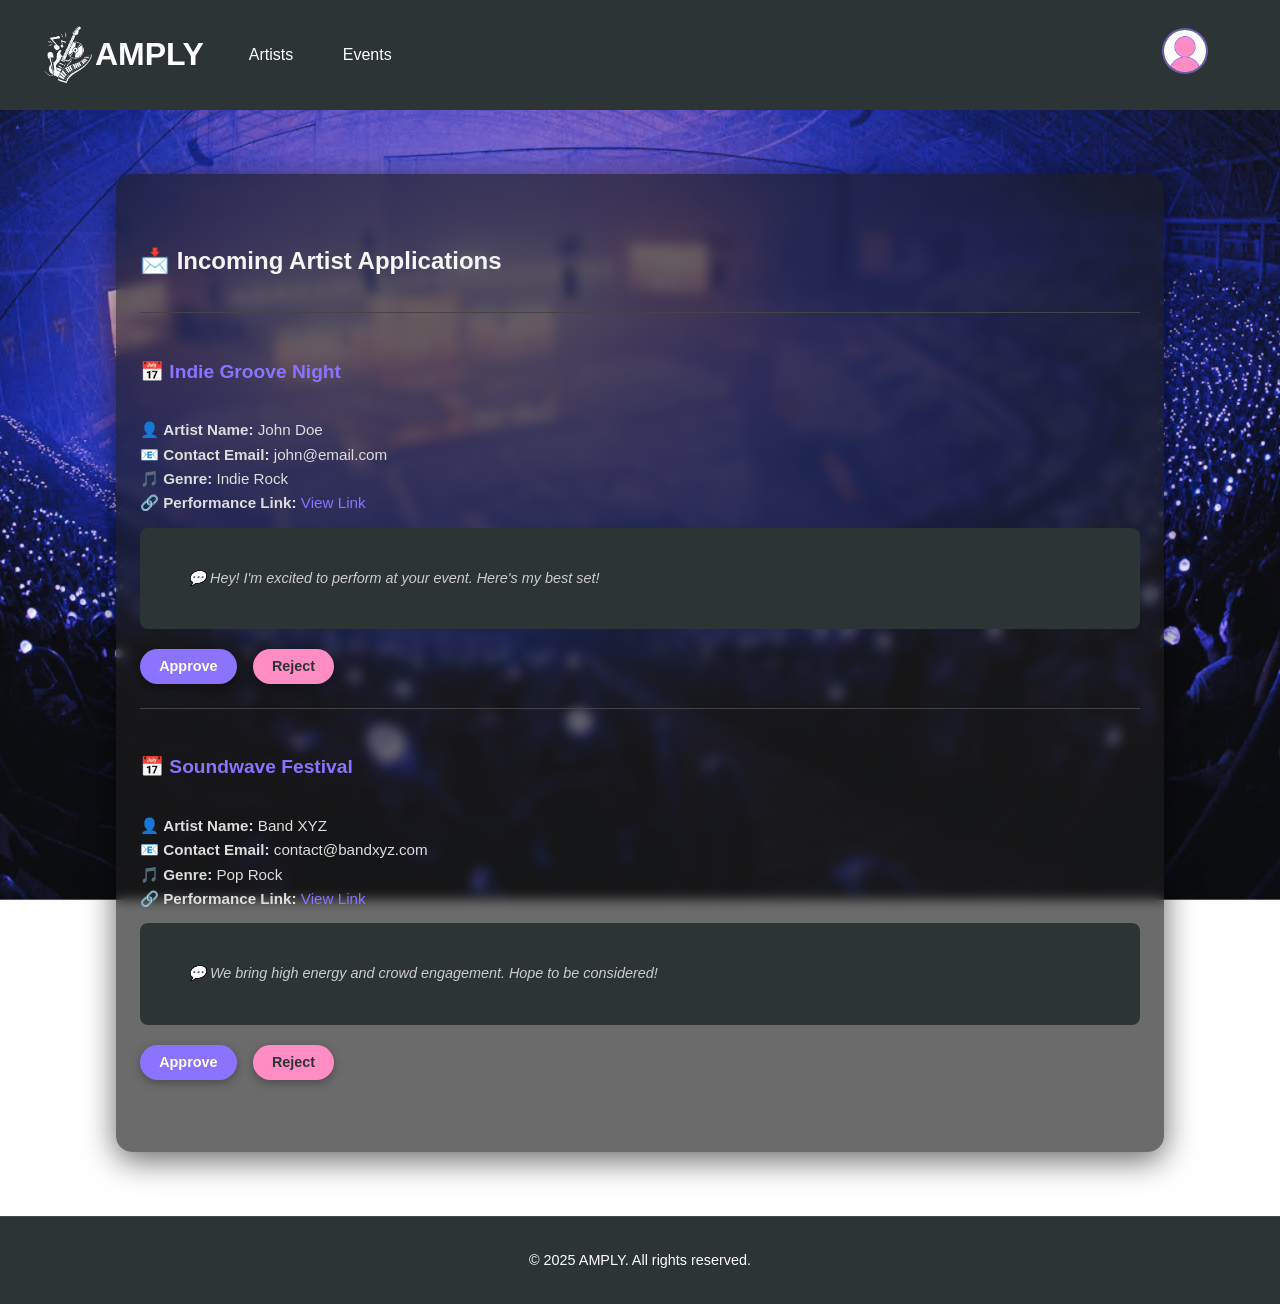
==== applications.html @ 49458681 "added event management" ====
<!DOCTYPE html>
<html lang="en">
<head>
  <meta charset="UTF-8" />
  <meta name="viewport" content="width=device-width, initial-scale=1.0" />
  <title>My Event Applications | AMPLY</title>
  <link rel="stylesheet" href="style.css" />
  <link rel="stylesheet" href="user-stuff.css" />
</head>
<body>

  <header>
    <div class="container header-flex">
      <div class="logo-nav-group">
        <div class="logo-container">
          <a href="index.html" class="logo-link">
            <img src="assets/white-transp-logo.png" alt="AMPLY Logo" class="logo-img" />
            <h1 class="logo">AMPLY</h1>
          </a>
        </div>
        <nav class="main-nav">
          <a href="artists.html" class="nav-link">Artists</a>
          <a href="events.html" class="nav-link">Events</a>
        </nav>
      </div>

      <div class="profile-dropdown">
        <img src="assets/blank-pfp.png" alt="User Avatar" class="avatar-icon" onclick="toggleDropdown()" />
        <div id="dropdownMenu" class="dropdown-menu">
          <a href="your-profile.html">Profile</a>
          <a href="applications.html">My Events</a>
          <a href="login.html">Logout</a>
        </div>
      </div>
    </div>
  </header>

  <main class="applications-container container">
    <h2>📩 Incoming Artist Applications</h2>
    <div id="applications-list">
      <!-- Applications will be injected here -->
    </div>
  </main>

  <footer class="site-footer">
    &copy; 2025 AMPLY. All rights reserved.
  </footer>

  <script src="script.js"></script>
  <script src="user-stuff.js"></script>
</body>
</html>
---- style.css ----
/*==============================
  base -manol
==============================*/
body {
  margin: 0;
  font-family: 'Inter', 'Segoe UI', Tahoma, sans-serif;
  color: #2d3436;
  background-color: #fff;
  line-height: 1.6;
}

html {
  scroll-behavior: smooth;
}

/*==============================
  header ba -manol
==============================*/
header {
  background-color: #2d3436;
  color: #fff;
  position: sticky;
  top: 0;
  z-index: 10;
  padding: 0.5em 0; 
}

header .container {
  display: flex;
  justify-content: space-between;
  align-items: center;
  max-width: 1200px;
  padding: 0 2em;
  margin: 0 auto;
  width: 100%;
}

.logo-container {
  display: flex;
  align-items: center;
  gap: 5px; 
}

.logo-img {
  height: 60px;
  object-fit: contain;
}

.logo-nav-group {
  display: flex;
  align-items: center;
  gap: 2em;
}

.logo-link {
  display: flex;
  align-items: center;
  text-decoration: none;
  color: inherit;
}

.main-nav {
  display: flex;
  gap: 1.5em;
}

.nav-link {
  color: #fff;
  text-decoration: none;
  font-weight: 500;
  font-size: 1em;
  padding: 0.4em 0.8em;
  border-radius: 6px;
  transition: background-color 0.3s ease, transform 0.2s ease;
  cursor: pointer;
}

.nav-link:hover,
.nav-link:focus {
  background-color: rgba(255, 255, 255, 0.1);
  color: #8b73ff;
  transform: translateY(-2px);
}

/*==============================
  auth buttons -manol
==============================*/
.auth-buttons {
  display: flex;
  align-items: center;
}

.auth-buttons button {
  margin-left: 0.75em;
  padding: 0.6em 1.2em;
  border-radius: 6px;
  border: none;
  background-color: #fff;
  color: #2d3436;
  font-weight: 500;
  font-family: inherit;
  cursor: pointer;
  box-shadow: 0 2px 8px rgba(0, 0, 0, 0.08);
  transition: background-color 0.3s ease, color 0.3s ease, transform 0.2s ease, box-shadow 0.3s ease;
}

.auth-buttons button:hover,
.auth-buttons button:focus {
  background-color: #ff8dc4;
  color: #fff;
  transform: translateY(-2px);
  box-shadow: 0 6px 14px rgba(0, 0, 0, 0.15);
}

.auth-buttons .signup {
  background-color: #8b73ff;
  color: #fff;
}

.auth-buttons .signup:hover,
.auth-buttons .signup:focus {
  background-color: #6b57d9;
}

/*==============================
  blank pfp -manol
==============================*/
.profile-dropdown {
  position: relative;
  display: inline-block;
  margin-right: 2rem;
}

.avatar-icon {
  width: 42px;
  height: 42px;
  border-radius: 50%;
  cursor: pointer;
  border: 2px solid rgba(139, 115, 255, 0.6);
  background-color: rgba(255, 255, 255, 0.05);
  transition: all 0.25s ease;
  backdrop-filter: blur(6px);
}

.avatar-icon:hover {
  transform: scale(1.08);
  border-color: #8b73ff;
  box-shadow: 0 0 8px rgba(139, 115, 255, 0.4);
}

.dropdown-menu {
  display: none;
  position: absolute;
  right: 0;
  top: 52px;
  background-color: rgba(45, 52, 54, 0.9);
  border: 1px solid rgba(255, 255, 255, 0.06);
  backdrop-filter: blur(12px);
  border-radius: 14px;
  padding: 0.8rem 0;
  box-shadow: 0 8px 24px rgba(0, 0, 0, 0.5);
  min-width: 200px;
  z-index: 999;
  animation: dropdownFadeIn 0.2s ease-out;
}

@keyframes dropdownFadeIn {
  from {
    opacity: 0;
    transform: translateY(-8px);
  }
  to {
    opacity: 1;
    transform: translateY(0);
  }
}

.dropdown-menu a {
  display: block;
  padding: 0.75rem 1.5rem;
  color: #dcdde1;
  text-decoration: none;
  font-weight: 600;
  font-size: 0.95rem;
  letter-spacing: 0.4px;
  transition: background 0.2s ease, padding-left 0.2s ease;
}

.dropdown-menu a:hover {
  background-color: rgba(139, 115, 255, 0.1);
  color: #ffffff;
  padding-left: 1.8rem;
}

/*==============================
  hero siksyon -manol
==============================*/
.hero {
  position: relative;
  background: url('backgrounds/main-page-background.png') center / cover no-repeat;
  display: flex;
  justify-content: center;
  align-items: center;
  min-height: 85vh;
  color: #fff;
  text-align: center;
  padding: 2em;
  z-index: 1;
  overflow: hidden;
}

.hero::before {
  content: '';
  position: absolute;
  inset: 0;
  background-color: rgba(0, 0, 0, 0.65);
  z-index: 2;
}

.hero .container {
  position: relative;
  z-index: 3;
  max-width: 900px;
}

.hero h2 {
  font-size: 2.5em;
  font-weight: 700;
  margin-bottom: 0.5em;
}

.hero p {
  font-size: 1.2em;
  font-weight: 400;
  max-width: 800px;
  margin: 0 auto;
}

/*==============================
  atits and ibents -manol
==============================*/
.section-artists,
.section-events {
  display: flex;
  min-height: 40vh;
}

.section-artists {
  background-color: #ff8dc4;
  color: #2d3436;
}

.section-events {
  background-color: #8b73ff;
  color: #fff;
}

.section-artists .content,
.section-events .content {
  flex: 1;
  padding: 4em 3em;
  display: flex;
  flex-direction: column;
  justify-content: center;
}

.section-artists .half,
.section-events .half {
  flex: 1 1 50%;
  padding: 3em 4em;
  display: flex;
  flex-direction: column;
  justify-content: center;
  box-sizing: border-box;
}

.image-box {
  flex: 1;
  overflow: hidden;
  border-radius: 12px;
  box-shadow: 0 8px 20px rgba(0, 0, 0, 0.12);
  transition: box-shadow 0.3s ease;
}

.image-box:hover {
  box-shadow: 0 12px 28px rgba(0, 0, 0, 0.2);
}

.image-box img {
  width: 100%;
  height: 100%;
  object-fit: cover;
  display: block;
}

.section-artists h2,
.section-events h2,
.section-about h2 {
  font-size: 2.5em;
  font-weight: 700;
  margin-bottom: 1.5rem;
  line-height: 1.2;
}

.section-artists p,
.section-events p,
.section-about p {
  font-size: 1.15em;
  line-height: 1.8;
  max-width: 700px;
  margin-bottom: 2rem;
}

/*==============================
  abawt & pawnders -manol
==============================*/
.section-about {
  background-color: #fff;
  padding: 10em 2em;
  display: flex;
  flex-wrap: wrap;
  align-items: center;
  justify-content: center;
  text-align: center;
  min-height: 20vh;
}

.section-about .half {
  flex: 1 1 50%;
  padding: 3em 4em;
  margin: 0 auto;
  display: flex;
  flex-direction: column;
  justify-content: center;
  box-sizing: border-box;
}

.section-about .image-box {
  width: 100%;
  height: 100%;
  margin: 0 auto;
}

.section-about.creators-support a {
  color: #8b73ff;
  text-decoration: none;
  font-weight: 600;
  transition: color 0.3s ease;
}

.section-about.creators-support a:hover,
.section-about.creators-support a:focus {
  color: #ff8dc4;
  text-decoration: underline;
}

.duotone {
  color: #8b73ff;
  font-weight: 700;
  letter-spacing: 0.5px;
}

/*==============================
  mga dutdutin -manol
==============================*/
.btn-artist,
.btn-event {
  max-width: 220px;
  text-align: center;
  padding: 0.6em 1.2em;
  border-radius: 6px;
  font-weight: 600;
  box-shadow: 0 2px 8px rgba(0, 0, 0, 0.08);
  transition: background-color 0.3s ease, transform 0.2s ease;
}

.btn-artist {
  background-color: #fcbad3;
  color: #2d3436;
  text-decoration: none;
}

.btn-artist:hover,
.btn-artist:focus {
  background-color: #f89cc0;
  transform: translateY(-2px);
  box-shadow: 0 4px 12px rgba(0, 0, 0, 0.15)
}

.btn-event {
  background-color: #b5a4ff;
  color: #2d3436;
  text-decoration: none; 
}

.btn-event:hover,
.btn-event:focus {
  background-color: #a18fff;
  transform: translateY(-2px);
  box-shadow: 0 4px 12px rgba(0, 0, 0, 0.15);
}

/*==============================
  phuter -manol
==============================*/
.site-footer {
  background-color: #2d3436;
  color: #fff;
  text-align: center;
  padding: 2rem 1rem;
  font-size: 0.9rem;
  border-top: 1px solid rgba(255, 255, 255, 0.1);
}

/*==============================
  forda galaw ng desayn -manol
==============================*/
@media (max-width: 900px) {
  header .container {
    padding: 0 1em;
  }
  .main-nav {
    gap: 1em;
  }
  .logo-img {
    height: 60px;
  }
}

@media (max-width: 768px) {
  .section-artists,
  .section-events,
  .section-about {
    flex-direction: column;
  }
  .half,
  .carousel-container {
    flex: 1 1 100%;
    padding: 1.5em;
  }
  .content,
  .image-box {
    width: 100%;
    height: auto;
    padding: 2em 1.5em;
  }
  .carousel {
    width: 300%;
  }
}

@media (max-width: 600px) {
  .section-about {
    padding: 6em 1em;
  }
}

@media (max-width: 500px) {
  .hero h2 {
    font-size: 2em;
  }
  .hero p {
    font-size: 1em;
  }
}

@media (max-width: 400px) {
  .btn {
    max-width: 100%;
    padding: 0.8em 1em;
    font-size: 0.9em;
  }
}

.fade-in {
  opacity: 0;
  transform: translateY(10px);
  animation: fadeSlideUp 0.5s ease-out forwards;
}

@keyframes fadeSlideUp {
  to {
    opacity: 1;
    transform: translateY(0);
  }
}

/*==============================
Artist Cards -bea
==============================*/
.main-content {
  padding-top: 3rem;
}

body.artists-page {
  background: url('backgrounds/artists-tab.png') no-repeat center center fixed;
  background-size: cover;
  background-attachment: fixed;
  background-color: #a28fff;
}

.artist-section-title {
  text-align: center;
  margin: 0 auto 2rem;
  padding-top: 1rem;
  font-size: 2rem;
  font-weight: 600;
  color: #ffffff;
  text-shadow:
    0 0 3px #5f55cc,
    0 0 7px #5f55cc,
    0 0 12px #cc6a90,
    0 0 18px #cc6a90,
    0 2px 6px rgba(0, 0, 0, 0.5);
}

.artist-grid {
  display: grid;
  grid-template-columns: repeat(auto-fill, minmax(250px, 1fr));
  gap: 20px;
  padding: 20px;
}

.artist-card {
  border: 1.5px solid #8b73ff88;
  border-radius: 8px;
  padding: 15px;
  text-align: center;
  background: linear-gradient(145deg, #fafaff, #e9e6ff);
  transition: transform 0.3s ease, box-shadow 0.3s ease, border-color 0.3s ease;
  box-shadow:
    0 1px 3px rgba(0, 0, 0, 0.07),
    0 4px 6px rgba(0, 0, 0, 0.06),
    inset 0 0 8px rgba(255, 255, 255, 0.25);
}

.artist-card:hover {
  transform: translateY(-6px);
  border-color: #ff8dc4;
  box-shadow:
    0 12px 25px rgba(139, 115, 255, 0.5),
    0 6px 12px rgba(255, 141, 196, 0.4),
    inset 0 0 14px rgba(255, 141, 196, 0.5);
}

.artist-pic {
  width: 150px;
  height: 150px;
  border-radius: 50%;
  margin: 0 auto 15px;
  background-color: #f0f0f0;
  overflow: hidden;
}

.artist-pic img {
  width: 100%;
  height: 100%;
  object-fit: cover;
}

.artist-name {
  margin: 10px 0;
  color: #2d3436;
  font-size: 1.2em;
  font-weight: 600;
}

.artist-meta {
  margin: 8px 0;
  color: #555;
}

.artist-meta p {
  margin: 2px 0;
  font-size: 0.9em;
  color: #666;
}

.artist-desc {
  font-size: 0.85em;
  font-style: italic;
  color: #666;
  margin: 12px 0;
  height: 60px;
  overflow: hidden;
  text-overflow: ellipsis;
}

.view-btn {
  background-color: #8b73ff; 
  color: #fff;
  border: none;
  padding: 0.6em 1.2em;
  border-radius: 6px;
  cursor: pointer;
  font-weight: 500;
  font-family: 'Inter', 'Segoe UI', Tahoma, sans-serif;
  transition: all 0.3s ease;
  box-shadow: 0 2px 8px rgba(0, 0, 0, 0.08);
  margin-top: 5px;
  display: inline-block;
  text-decoration: none; 
}

.view-btn:hover {
  background-color: #ff8dc4;
  color: #333;
  transform: translateY(-2px);
  box-shadow: 0 6px 14px rgba(0, 0, 0, 0.15);
}

/*==============================
  ibints kard - manol
==============================*/
.main-content {
  padding: 3rem 20px;
}

.container {
  max-width: 1200px;
  margin: 0 auto;
  padding: 0 20px;
}

body.events-page {
  background: url('backgrounds/events-tab.png') no-repeat center center fixed;
  background-size: cover;
  background-attachment: fixed;
  background-color: #a28fff;
}

.event-section-title {
  text-align: center;
  margin: 0 auto 2rem;
  padding-top: 1rem;
  font-size: 2rem;
  font-weight: 600;
  color: #2d3436;
  text-shadow:
    0 0 5px #b3a6ff,
    0 0 10px #d98fc9,
    0 0 15px #c19eff,
    0 0 20px #e7a5d0,
    0 2px 6px rgba(0, 0, 0, 0.15);
}

.event-grid {
  display: grid;
  grid-template-columns: repeat(auto-fill, minmax(250px, 1fr));
  gap: 20px;
  padding: 20px;
}

.event-card {
  display: flex;
  flex-direction: column;
  justify-content: space-between;
  border: 1.5px solid #8b73ff88;
  border-radius: 10px;
  padding: 24px 18px;
  min-height: 400px;
  text-align: center;
  background: linear-gradient(135deg, #fafaff, #e9e6ff);
  transition: transform 0.3s ease, box-shadow 0.3s ease, border-color 0.3s ease;
  box-shadow:
    0 1px 3px rgba(0, 0, 0, 0.07),
    0 4px 6px rgba(0, 0, 0, 0.06),
    inset 0 0 8px rgba(255, 255, 255, 0.25);
}

.event-card:hover {
  transform: translateY(-6px);
  border-color: #ff8dc4;
  box-shadow:
    0 12px 25px rgba(139, 115, 255, 0.5),
    0 6px 12px rgba(255, 141, 196, 0.4),
    inset 0 0 14px rgba(255, 141, 196, 0.5);
}

.event-pic {
  width: 100%;
  aspect-ratio: 16 / 9;
  border-radius: 8px;
  margin: 0 auto 15px;
  background-color: #f0f0f0;
  overflow: hidden;
}

.event-pic img {
  width: 100%;
  height: 100%;
  object-fit: cover;
  display: block;
}

.event-name {
  margin: 10px 0;
  color: #2d3436;
  font-size: 1.2em;
  font-weight: 600;
}

.event-meta {
  margin: 8px 0;
  color: #555;
}

.event-meta p {
  margin: 2px 0;
  font-size: 0.9em;
  color: #666;
}

.event-desc {
  font-size: 0.85em;
  font-style: italic;
  color: #666;
  margin: 12px 0;
  line-height: 1.4;
  max-height: 5.6em; 
  overflow: hidden;
  text-overflow: ellipsis;
}

.event-slots {
  font-size: 0.88em;
  color: #444;
  font-weight: 600;
  margin-bottom: 8px;
}

.apply-btn {
  background-color: #8b73ff;
  color: #fff;
  border: none;
  padding: 0.6em 1.2em;
  border-radius: 6px;
  cursor: pointer;
  font-weight: 500;
  font-family: 'Inter', 'Segoe UI', Tahoma, sans-serif;
  transition: all 0.3s ease;
  box-shadow: 0 2px 8px rgba(0, 0, 0, 0.08);
  margin-top: 5px;
  display: inline-block;
  text-decoration: none;
}

.apply-btn:hover {
  background-color: #ff8dc4;
  color: #333;
  transform: translateY(-2px);
  box-shadow: 0 6px 14px rgba(0, 0, 0, 0.15);
  text-decoration: none;
}

/*====================================
  artists profile template - manol
====================================*/

.artist-profile-page {
  background-color: #1c1e21;
  color: white;
  font-family: 'Segoe UI', Tahoma, sans-serif;
  margin: 0;
  padding: 0;
  animation: fadeIn 0.6s ease-in-out;
}

@keyframes fadeIn {
  from { opacity: 0; transform: translateY(10px); }
  to { opacity: 1; transform: translateY(0); }
}

.artist-profile-page .profile-cover {
  width: 100%;
  height: 300px;
  background-size: cover;
  background-position: center;
  border-bottom: 4px solid #8b73ff;
  position: relative;
}

.artist-back-btn {
  display: inline-block;
  margin: 2rem auto 1rem 3rem;
  padding: 0.85rem 2rem;
  background-color: #8b73ff; 
  color: #f1f1f1;
  text-decoration: none;
  font-weight: 700;
  letter-spacing: 0.6px;
  font-size: 1rem;
  border: none;
  border-radius: 999px;
  backdrop-filter: blur(6px);
  transition: all 0.3s ease;
  box-shadow: 
    0 2px 6px rgba(0, 0, 0, 0.4),
    0 6px 16px rgba(139, 115, 255, 0.2);
}

.artist-back-btn:hover {
  background-color: #a393ff; 
  color: #ffffff;
  box-shadow: 
    0 4px 10px rgba(0, 0, 0, 0.45),
    0 8px 20px rgba(139, 115, 255, 0.3);
  transform: translateY(-2px) scale(1.04);
}

.profile-details {
  max-width: 1000px;
  margin: auto;
  padding: 2rem;
  animation: fadeIn 0.6s ease-in-out 0.2s both;
}

.top-section {
  display: flex;
  align-items: center;
  gap: 2rem;
  margin-bottom: 2rem;
  flex-wrap: wrap;
}

.container {
  max-width: 1200px;
  margin: 0 auto;
  padding: 0 1rem;
}

.artist-profile-page .profile-pfp {
  width: 180px;
  height: 180px;
  border-radius: 1rem;
  object-fit: cover;
  border: 4px solid #ff8dc4;
  box-shadow: 0 4px 10px rgba(0,0,0,0.5);
  background-color: #2d3436;
}

.artist-profile-page .profile-basic-info {
  flex: 1;
}

.artist-profile-page .profile-basic-info h2 {
  margin: 0;
  color: #8b73ff;
  font-size: 2rem;
}

.artist-profile-page .profile-location,
.artist-profile-page .profile-basic-info p {
  font-style: italic;
  color: #ccc;
  margin: 0.2rem 0;
}

.artist-profile-page .profile-info-box {
  margin: 2.5rem 0;
  background-color: #2f3136;
  padding: 1.5rem;
  border-radius: 12px;
  box-shadow: 0 4px 12px rgba(0, 0, 0, 0.2);
  animation: fadeIn 0.6s ease-in-out;
}

.profile-info-box h3 {
  color: #ff8dc4;
  margin-bottom: 1rem;
}

.bio-text {
  font-size: 1rem;
  line-height: 1.6;
  color: #e0e0e0;
  white-space: pre-line;
  animation: fadeIn 0.6s ease-in-out;
}

.socials-contact-group {
  display: flex;
  flex-direction: column;
  gap: 2rem;
}

@media (min-width: 768px) {
  .socials-contact-group {
    flex-direction: row;
    justify-content: space-between;
  }

  .socials-contact-group > div {
    flex: 1;
  }
}

.social-link {
  display: inline-flex;
  align-items: center;
  justify-content: center;
  padding: 0.75em 1.2em;
  margin: 0.5rem 0.75rem 0 0;
  border-radius: 8px;
  background-color: transparent;
  text-decoration: none;
  font-weight: 500;
  font-size: 1em;
  color: #8b73ff;
  text-align: center;
  transition: background-color 0.3s ease, transform 0.2s ease, color 0.3s ease;
  min-width: 100px;
}

.social-link:hover,
.social-link:focus {
  background-color: rgba(255, 255, 255, 0.1);
  color: #ff8dc4;
  transform: translateY(-2px);
}

.gallery-grid {
  display: grid;
  grid-template-columns: repeat(auto-fit, minmax(180px, 1fr));
  gap: 1rem;
}

.gallery-grid img {
  width: 100%;
  height: 160px;
  border-radius: 12px;
  object-fit: cover;
  transition: transform 0.3s ease;
  cursor: pointer;
}

.gallery-grid img:hover {
  transform: scale(1.05);
}

#lightbox-modal {
  position: fixed;
  display: none;
  z-index: 999;
  top: 0;
  left: 0;
  width: 100vw;
  height: 100vh;
  background: rgba(0,0,0,0.85);
  justify-content: center;
  align-items: center;
}

#lightbox-modal img {
  max-width: 90%;
  max-height: 80%;
  border-radius: 12px;
  box-shadow: 0 0 20px rgba(255,255,255,0.2);
  animation: fadeIn 0.4s ease-in-out;
}

#lightbox-modal:before {
  content: "✕";
  position: absolute;
  top: 1.5rem;
  right: 2rem;
  color: #fff;
  font-size: 2rem;
  cursor: pointer;
  z-index: 1000;
}

.highlight-video iframe {
  width: 100%;
  max-width: 800px;
  height: 400px;
  display: block;
  margin: auto;
  border: none;
  border-radius: 12px;
  box-shadow: 0 4px 16px rgba(0, 0, 0, 0.4);
  animation: fadeIn 0.6s ease-in-out;
}

/*====================================
event application stuff -bea
====================================*/

.event-application-page {
  background: linear-gradient(145deg, #1e1e2f, #2d3436);
  color: white;
  min-height: 100vh;
  font-family: 'Segoe UI', Tahoma, Geneva, Verdana, sans-serif;
}

.event-application-page::before {
  content: "";
  position: fixed;
  inset: 0;
  background-color: rgba(0, 0, 0, 0.377); /* dark overlay */
  z-index: -1;
}

.application-form-container {
  max-width: 800px;
  margin: 4rem auto;
  background: linear-gradient(
    135deg,
    rgba(28, 30, 33, 0.9),
    rgba(75, 62, 129, 0.85)
  );
  backdrop-filter: blur(18px) saturate(180%);
  -webkit-backdrop-filter: blur(18px) saturate(180%);
  padding: 2.75rem 3rem;
  border-radius: 20px;
  box-shadow:
    0 0 30px rgba(139, 115, 255, 0.25),
    0 20px 50px rgba(0, 0, 0, 0.6);
  border: 1px solid rgba(255, 255, 255, 0.18);
  position: relative;
  z-index: 10;
}

.application-form-container:hover {
  border: 1px solid #8b73ff;
  box-shadow:
    0 0 40px rgba(139, 115, 255, 0.4),
    0 20px 50px rgba(0, 0, 0, 0.6);
  transition: all 0.3s ease-in-out;
}

.application-form-container h2 {
  text-align: center;
  margin-bottom: 2rem;
  color: #ff8dc4;
  font-size: 2rem;
  letter-spacing: 1px;
}

.application-form label {
  display: block;
  margin-top: 1.2rem;
  font-weight: 600;
  color: #ffffffe7;
  text-transform: uppercase;
  font-size: 0.9rem;
  letter-spacing: 0.5px;
}

.application-form input,
.application-form textarea {
  width: 100%;
  padding: 0.75rem 1rem;
  margin-top: 0.5rem;
  background-color: rgba(255, 255, 255, 0.05);
  color: #fff;
  border: 1px solid rgba(255, 255, 255, 0.15);
  border-radius: 8px;
  transition: border-color 0.3s ease, background-color 0.3s ease;
}

.application-form input:focus,
.application-form textarea:focus {
  outline: none;
  border-color: #8b73ff;
  background-color: rgba(255, 255, 255, 0.08);
}

.application-form button {
  margin-top: 2rem;
  background-color: #8b73ff;
  color: #fff;
  padding: 0.9rem 1.8rem;
  border: none;
  border-radius: 8px;
  cursor: pointer;
  font-size: 1rem;
  font-weight: bold;
  letter-spacing: 0.5px;
  transition: background-color 0.3s ease, transform 0.2s ease;
}

.application-form button:hover {
  background-color: #ff8dc4;
  color: #2d3436;
  transform: translateY(-2px);
}

.success-message {
  text-align: center;
  color: #00ff9d;
  margin-top: 1.5rem;
  font-weight: 600;
  display: none;
  font-size: 1rem;
  letter-spacing: 0.5px;
}

.back-btn {
  display: inline-block;
  margin: 2rem auto 1rem 3rem;
  padding: 0.75rem 1.8rem;
  background-color: #8b73ff; 
  color: #f1f1f1;
  text-decoration: none;
  font-weight: 600;
  letter-spacing: 0.5px;
  font-size: 0.95rem;
  border: none;
  border-radius: 999px;
  backdrop-filter: blur(4px);
  transition: all 0.3s ease;
  box-shadow: 
    0 2px 6px rgba(0, 0, 0, 0.4),
    0 4px 10px rgba(139, 115, 255, 0.15);
}

.back-btn:hover {
  background-color: #a393ff; 
  color: #ffffff;
  box-shadow: 
    0 4px 10px rgba(0, 0, 0, 0.5),
    0 6px 16px rgba(139, 115, 255, 0.25);
  transform: translateY(-2px) scale(1.03);
}
---- user-stuff.css ----
/*==============================
  dummy account page -manol
==============================*/

body {
  background: url('backgrounds/main-page-background.png') no-repeat center center fixed;
  background-size: cover;
  margin: 0;
  padding: 0;
  font-family: 'Segoe UI', Tahoma, Geneva, Verdana, sans-serif;
  color: hsl(0, 0%, 95%);
}

.profile-main {
  padding: 3rem 1rem;
  backdrop-filter: blur(6px);
  background-color: rgba(29, 29, 29, 0.65);
  border-radius: 16px;
  max-width: 1000px;
  margin: 4rem auto;
  box-shadow: 0 8px 32px rgba(0, 0, 0, 0.6);
}

.profile-header {
  display: flex;
  align-items: center;
  gap: 2.5rem;
  margin-bottom: 2.5rem;
  padding-bottom: 1rem;
  border-bottom: 1px solid rgba(255, 255, 255, 0.1);
}

.profile-pic {
  width: 130px;
  height: 130px;
  border-radius: 50%;
  border: 4px solid #8b73ff;
  object-fit: cover;
}

.profile-info h2 {
  margin: 0;
  font-size: 2.2rem; 
  color: #8b73ff;
}

.profile-info p {
  margin: 0.4rem 0;
  color: #ccc;
  font-size: 1.1rem; 
}

.role {
  color: #ff8dc4;
  font-weight: 600;
  font-size: 1.1rem; 
}

.location {
  font-style: italic;
  color: #aaa;
}

.profile-details {
  background-color: #2d3436d1;
  border-radius: 12px;
  padding: 1.5rem;
  margin-bottom: 2rem;
  box-shadow: 0 4px 18px rgba(0, 0, 0, 0.3);
}

.info-column p {
  margin: 0.75rem 0;
  font-size: 0.95rem;
  color: #eee;
}

.info-column a {
  color: #8b73ff;
  text-decoration: none;
  transition: color 0.2s ease;
}

.info-column a:hover {
  color: #ff8dc4;
}

.profile-actions {
  display: flex;
  flex-wrap: wrap;
  gap: 1rem;
  margin-top: 1rem;
}

.action-btn,
.logout-btn {
  padding: 0.7rem 1.6rem;
  border: none;
  border-radius: 999px;
  font-weight: 600;
  cursor: pointer;
  transition: all 0.3s ease;
  background-color: #8b73ff;
  color: #ffffff;
  text-decoration: none;
  display: inline-block;
  text-align: center;
  font-size: 0.95rem;
  box-shadow: 0 3px 10px rgba(139, 115, 255, 0.3);
}

.action-btn:hover,
.logout-btn:hover {
  background-color: #ff8dc4;
  color: #2d3436;
  transform: translateY(-2px);
  box-shadow: 0 6px 16px rgba(255, 141, 196, 0.4);
}

.logout-btn {
  background: linear-gradient(135deg, #ff5e7e, #e84963);
  box-shadow: 0 4px 12px rgba(255, 94, 126, 0.4);
}

.logout-btn:hover {
  background: linear-gradient(135deg, #ffc3d8, #ffe0e8);
  color: #2d3436;
}

/*==============================
  event management -manol
==============================*/
.applications-container {
  padding: 3rem 1.5rem;
  color: #f5f5f5;
  backdrop-filter: blur(6px);
  background-color: rgba(29, 29, 29, 0.65);
  border-radius: 16px;
  max-width: 1000px;
  margin: 4rem auto;
  box-shadow: 0 8px 32px rgba(0, 0, 0, 0.6);
}

#applications-list {
  margin-top: 2rem;
}

.application-card {
  border-top: 1px solid #444;
  padding: 1.5rem 0;
  display: flex;
  flex-direction: column;
  gap: 0.75rem;
}

.application-card h3 {
  font-size: 1.2rem;
  color: #8b73ff;
}

.application-info {
  line-height: 1.6;
  font-size: 0.95rem;
  color: #ddd;
}

.application-info a {
  color: #8b73ff;
  text-decoration: none;
}

.application-info a:hover {
  color: #ff8dc4;
}

.message-box {
  background-color: #2d3436;
  border-radius: 8px;
  padding: 1rem;
  font-style: italic;
  font-size: 0.9rem;
  color: #ccc;
  white-space: pre-wrap;
  word-wrap: break-word;
}

.application-actions {
  margin-top: 0.5rem;
  display: flex;
  gap: 1rem;
}

.application-actions button {
  padding: 0.6rem 1.2rem;
  border: none;
  border-radius: 999px;
  font-weight: 600;
  font-size: 0.9rem;
  cursor: pointer;
  transition: all 0.3s ease;
  box-shadow: 0 3px 10px rgba(0, 0, 0, 0.3);
}

.application-actions .approve-btn {
  background-color: #8b73ff;
  color: white;
}

.application-actions .reject-btn {
  background-color: #ff8dc4;
  color: #2d3436;
}

.application-actions button:hover {
  transform: translateY(-2px);
}
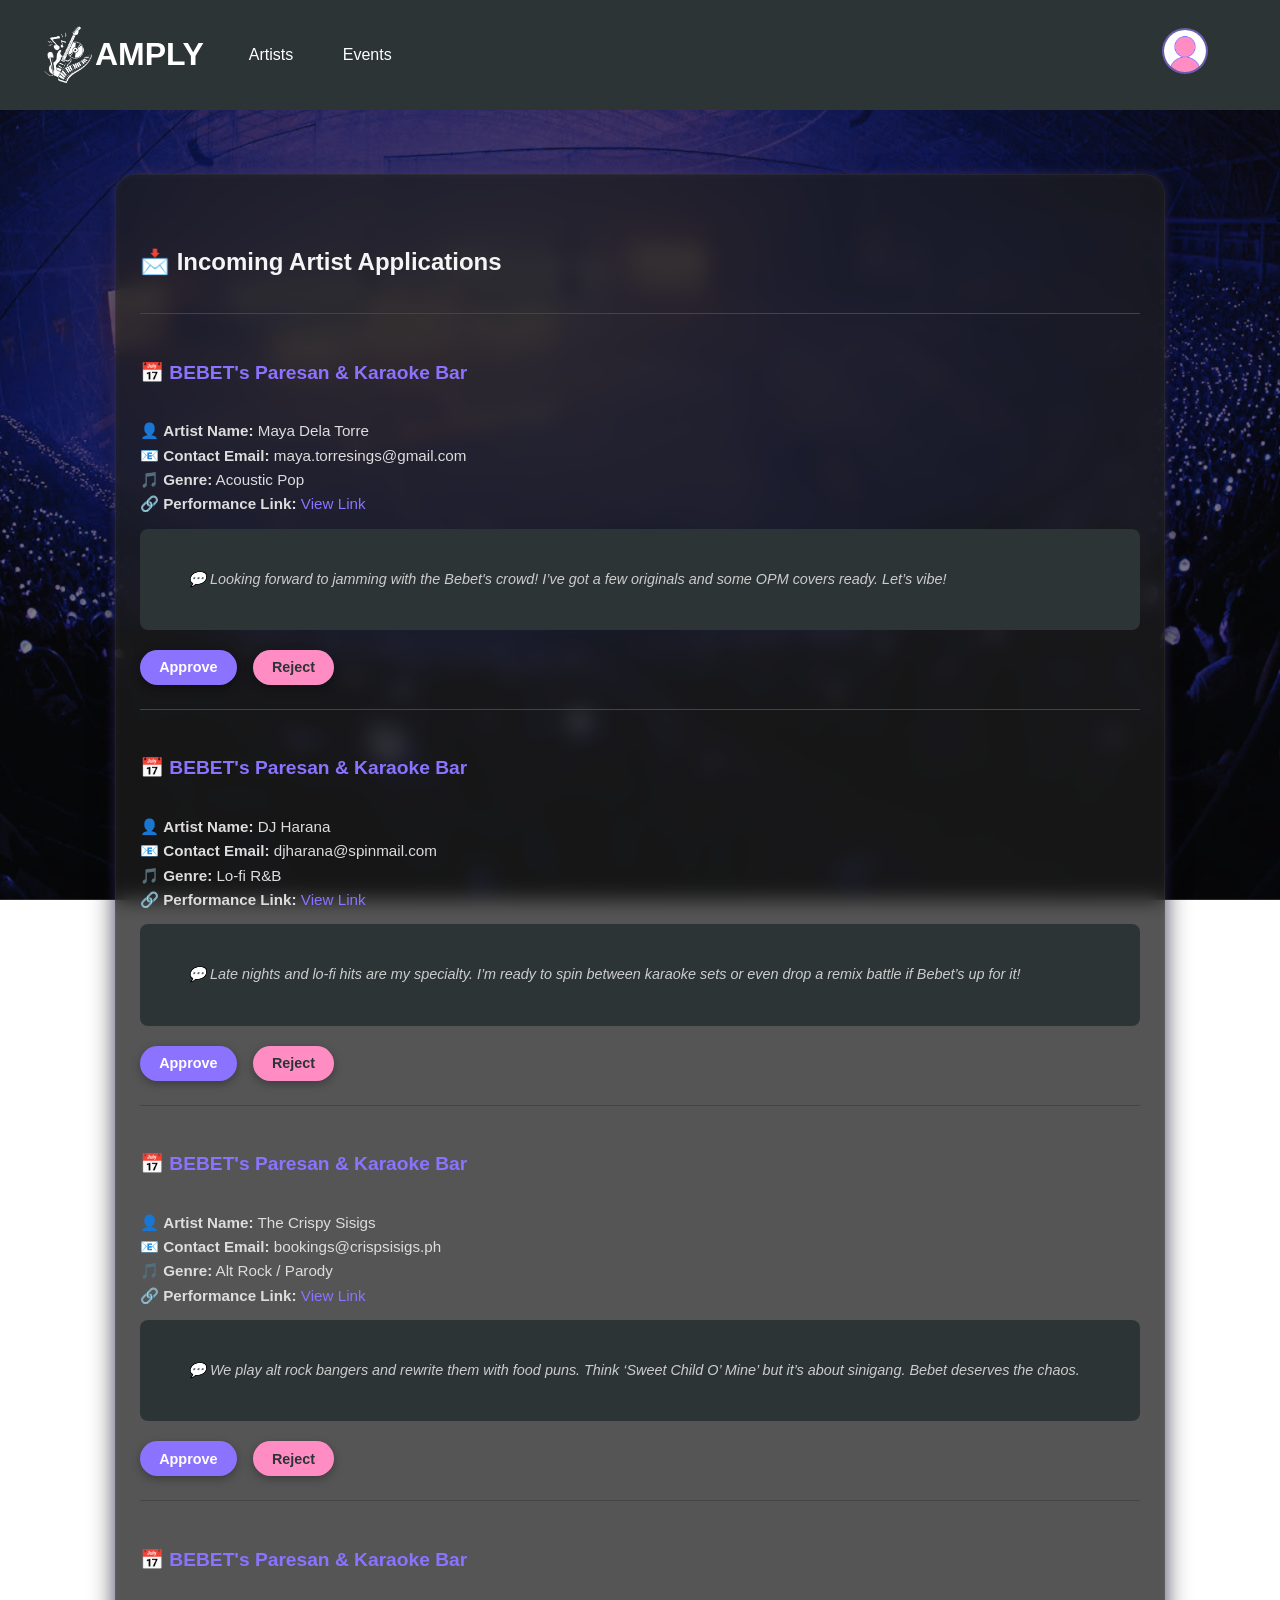
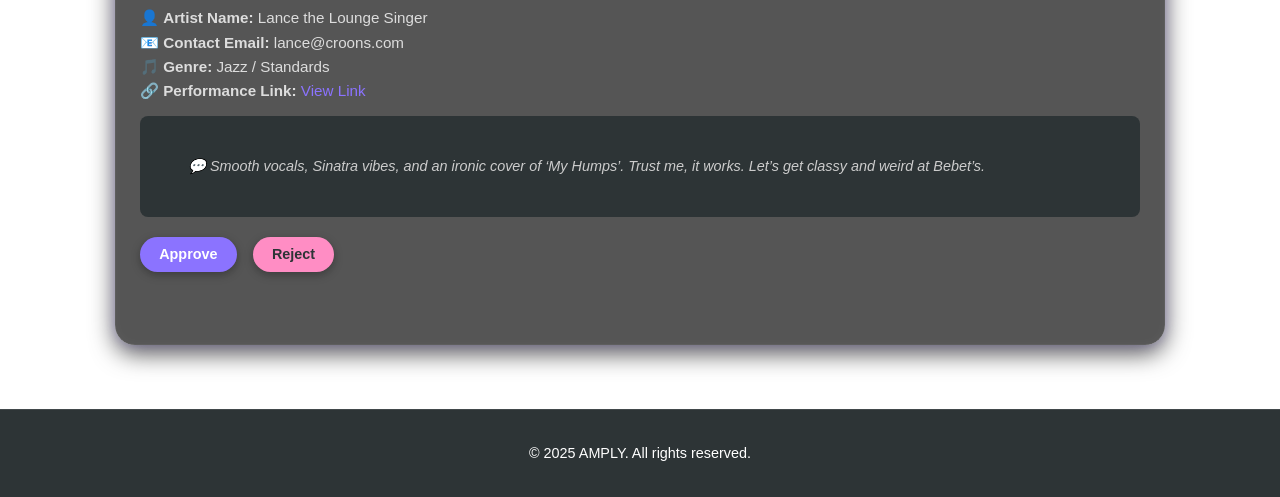
==== commit b46c9bb2: "OKAY NA ITO, TAPOS NA YAWA" ====
--- a/applications.html
+++ b/applications.html
@@ -46,6 +46,8 @@
     &copy; 2025 AMPLY. All rights reserved.
   </footer>
 
+  <div id="popup" class="popup-message"></div>
+
   <script src="script.js"></script>
   <script src="user-stuff.js"></script>
 </body>
--- a/style.css
+++ b/style.css
@@ -213,7 +213,7 @@
   content: '';
   position: absolute;
   inset: 0;
-  background-color: rgba(0, 0, 0, 0.65);
+  background-color: rgba(0, 0, 0, 0.747);
   z-index: 2;
 }
 
@@ -315,7 +315,8 @@
   abawt & pawnders -manol
 ==============================*/
 .section-about {
-  background-color: #fff;
+  background-color: #242323; 
+  color: #fff;           
   padding: 10em 2em;
   display: flex;
   flex-wrap: wrap;
--- a/user-stuff.css
+++ b/user-stuff.css
@@ -3,13 +3,28 @@
 ==============================*/
 
 body {
+  position: relative;
   background: url('backgrounds/main-page-background.png') no-repeat center center fixed;
   background-size: cover;
   margin: 0;
   padding: 0;
   font-family: 'Segoe UI', Tahoma, Geneva, Verdana, sans-serif;
   color: hsl(0, 0%, 95%);
-}
+  overflow-x: hidden;
+}
+
+body::before {
+  content: '';
+  position: fixed;
+  top: 0;
+  left: 0;
+  width: 100%;
+  height: 100%;
+  background: rgba(0, 0, 0, 0.493);
+  z-index: -1; 
+  pointer-events: none;
+}
+
 
 .profile-main {
   padding: 3rem 1rem;
@@ -133,13 +148,19 @@
 .applications-container {
   padding: 3rem 1.5rem;
   color: #f5f5f5;
-  backdrop-filter: blur(6px);
-  background-color: rgba(29, 29, 29, 0.65);
-  border-radius: 16px;
+  backdrop-filter: blur(10px);
+  background-color: rgba(29, 29, 29, 0.75);
+  border-radius: 20px;
   max-width: 1000px;
   margin: 4rem auto;
-  box-shadow: 0 8px 32px rgba(0, 0, 0, 0.6);
-}
+  box-shadow:
+    0 0 12px rgba(139, 115, 255, 0.25),
+    0 8px 24px rgba(0, 0, 0, 0.7),
+    inset 0 0 12px rgba(255, 255, 255, 0.03);
+  border: 1px solid rgba(255, 255, 255, 0.05);
+  transition: all 0.3s ease;
+}
+
 
 #applications-list {
   margin-top: 2rem;
@@ -214,3 +235,45 @@
 .application-actions button:hover {
   transform: translateY(-2px);
 }
+
+.popup-message {
+  position: fixed;
+  top: 50%;
+  left: 50%;
+  transform: translate(-50%, -50%);
+  background: linear-gradient(145deg, #2d3436, #1f2526);
+  color: #ffffff;
+  padding: 20px 32px;
+  border-radius: 12px;
+  font-family: 'Segoe UI Semibold', 'Rajdhani', sans-serif;
+  font-size: 1.1rem;
+  text-align: center;
+  z-index: 999;
+  display: none;
+  box-shadow:
+    0 0 8px rgba(139, 115, 255, 0.5),
+    0 0 18px rgba(255, 141, 196, 0.3),
+    inset 0 0 8px rgba(255, 255, 255, 0.05);
+  border: 1px solid rgba(255, 255, 255, 0.08);
+  animation: fadeInOut 2.5s ease;
+  backdrop-filter: blur(6px);
+}
+
+@keyframes fadeInOut {
+  0% {
+    opacity: 0;
+    transform: translate(-50%, -60%) scale(0.95);
+  }
+  10% {
+    opacity: 1;
+    transform: translate(-50%, -50%) scale(1);
+  }
+  90% {
+    opacity: 1;
+    transform: translate(-50%, -50%) scale(1);
+  }
+  100% {
+    opacity: 0;
+    transform: translate(-50%, -40%) scale(0.95);
+  }
+}
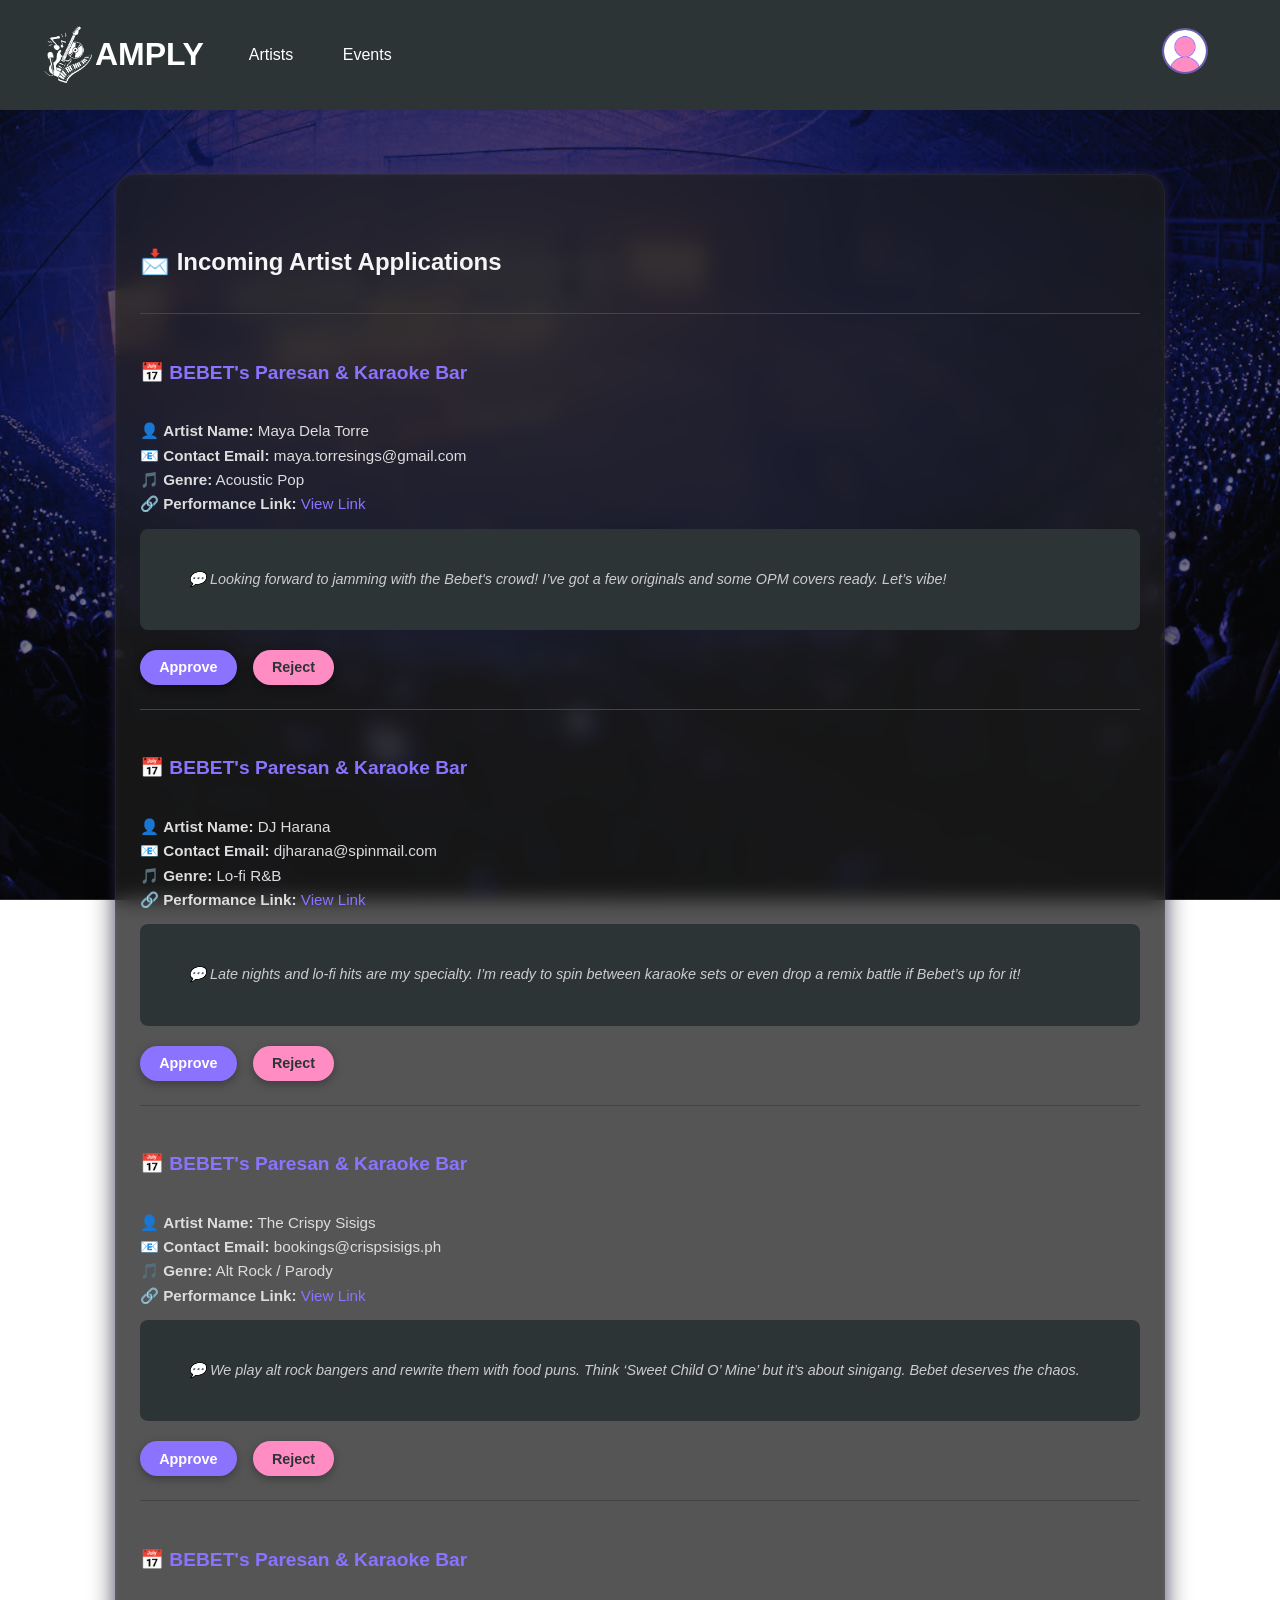
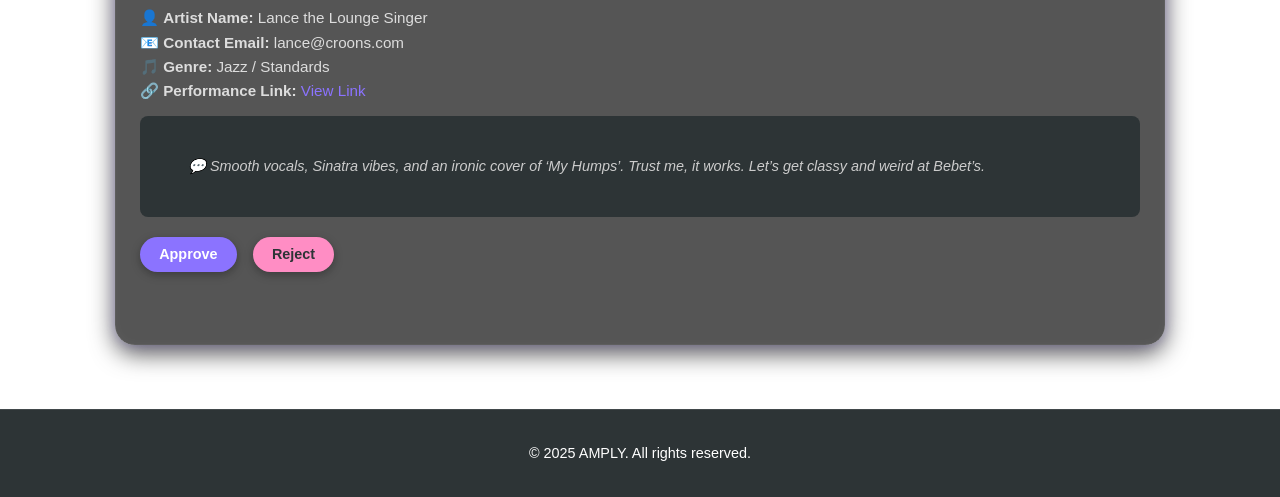
==== commit 0f6f43b5: "editable user profile rawr :>" ====
--- a/applications.html
+++ b/applications.html
@@ -46,7 +46,7 @@
     &copy; 2025 AMPLY. All rights reserved.
   </footer>
 
-  <div id="popup" class="popup-message"></div>
+  <div class="popup-message" id="popupMessage"></div>
 
   <script src="script.js"></script>
   <script src="user-stuff.js"></script>
--- a/user-stuff.css
+++ b/user-stuff.css
@@ -1,6 +1,9 @@
 /*==============================
   dummy account page -manol
 ==============================*/
+.hidden {
+  display: none !important;
+}
 
 body {
   position: relative;
@@ -21,10 +24,9 @@
   width: 100%;
   height: 100%;
   background: rgba(0, 0, 0, 0.493);
-  z-index: -1; 
+  z-index: -1;
   pointer-events: none;
 }
-
 
 .profile-main {
   padding: 3rem 1rem;
@@ -53,22 +55,98 @@
   object-fit: cover;
 }
 
-.profile-info h2 {
-  margin: 0;
-  font-size: 2.2rem; 
-  color: #8b73ff;
-}
-
-.profile-info p {
-  margin: 0.4rem 0;
+.profile-info h2,
+#contactInfo {
+  display: flex;
+  flex-direction: column;
+  gap: 0.75rem;
+}
+
+.profile-info input,
+#contactInfo input,
+#contactInfo textarea,
+#contactInfo select {
+  background: linear-gradient(145deg, rgba(45, 52, 54, 0.6), rgba(139, 115, 255, 0.08));
+  border: 1px solid rgba(255, 255, 255, 0.07);
+  border-radius: 12px;
+  padding: 0.65rem 1rem;
+  color: #f5f5f5;
+  font-family: 'Segoe UI', Tahoma, sans-serif;
+  font-size: 1rem;
+  width: 100%;
+  max-width: 420px;
+  backdrop-filter: blur(8px);
+  transition: all 0.3s ease;
+  box-shadow:
+    inset 0 0 4px rgba(255, 255, 255, 0.03),
+    0 0 0 rgba(0, 0, 0, 0);
+  appearance: none;
+}
+
+.profile-info input:focus,
+#contactInfo input:focus,
+#contactInfo textarea:focus,
+#contactInfo select:focus {
+  outline: none;
+  border-color: #8b73ff;
+  box-shadow:
+    0 0 10px rgba(139, 115, 255, 0.35),
+    inset 0 0 10px rgba(139, 115, 255, 0.15);
+  background-color: rgba(45, 52, 54, 0.8);
+}
+
+.profile-info input:hover,
+#contactInfo input:hover,
+#contactInfo textarea:hover,
+#contactInfo select:hover {
+  border-color: #ff8dc4;
+  box-shadow:
+    0 0 8px rgba(255, 141, 196, 0.15),
+    inset 0 0 4px rgba(255, 141, 196, 0.1);
+}
+
+.profile-info input::placeholder,
+#contactInfo input::placeholder,
+#contactInfo textarea::placeholder {
   color: #ccc;
-  font-size: 1.1rem; 
+  font-style: italic;
+  opacity: 0.75;
 }
 
 .role {
   color: #ff8dc4;
   font-weight: 600;
-  font-size: 1.1rem; 
+  font-size: 1.1rem;
+  display: flex;
+  align-items: center;
+}
+
+#roleSelect {
+  background: linear-gradient(135deg, rgba(45, 52, 54, 0.8), rgba(139, 115, 255, 0.1));
+  border: 1px solid rgba(255, 255, 255, 0.08);
+  border-radius: 12px;
+  padding: 0.6rem 1rem;
+  color: #ff8dc4;
+  font-family: 'Segoe UI Semibold', 'Rajdhani', sans-serif;
+  font-size: 1rem;
+  backdrop-filter: blur(8px);
+  transition: all 0.3s ease;
+  max-width: 240px;
+  margin-left: 0.5rem;
+  box-shadow: inset 0 0 8px rgba(255, 141, 196, 0.08),
+              0 0 8px rgba(139, 115, 255, 0.2);
+  position: relative;
+  cursor: pointer;
+  text-shadow: 0 0 2px rgba(255, 141, 196, 0.3);
+}
+
+#roleSelect:focus {
+  outline: none;
+  border-color: #ff8dc4;
+  box-shadow:
+    0 0 10px rgba(255, 141, 196, 0.3),
+    inset 0 0 10px rgba(255, 141, 196, 0.15);
+  background-color: rgba(45, 52, 54, 0.9);
 }
 
 .location {
@@ -99,6 +177,22 @@
 .info-column a:hover {
   color: #ff8dc4;
 }
+
+#profileWebsite {
+  color: #ff8dc4;
+  text-decoration: none;
+  transition: color 0.2s ease;
+}
+
+#profileWebsite:hover {
+  color: #ffc6dd;
+  text-decoration: underline;
+}
+
+#profileWebsite:focus {
+  outline: none;
+}
+
 
 .profile-actions {
   display: flex;
@@ -132,6 +226,22 @@
   box-shadow: 0 6px 16px rgba(255, 141, 196, 0.4);
 }
 
+#popup {
+  position: fixed;
+  top: 1rem;
+  right: 1rem;
+  background-color: #2d3436;
+  color: #fff;
+  padding: 0.75rem 1.5rem;
+  border-radius: 12px;
+  font-weight: 600;
+  z-index: 1000;
+  display: none;
+  box-shadow: 0 0 12px rgba(139, 115, 255, 0.3), 0 0 24px rgba(255, 141, 196, 0.2);
+  transition: all 0.3s ease;
+  animation: fadeInOut 2.5s ease;
+}
+
 .logout-btn {
   background: linear-gradient(135deg, #ff5e7e, #e84963);
   box-shadow: 0 4px 12px rgba(255, 94, 126, 0.4);
@@ -140,6 +250,25 @@
 .logout-btn:hover {
   background: linear-gradient(135deg, #ffc3d8, #ffe0e8);
   color: #2d3436;
+}
+
+@keyframes fadeInOut {
+  0% {
+    opacity: 0;
+    transform: translateY(-10px);
+  }
+  10% {
+    opacity: 1;
+    transform: translateY(0);
+  }
+  90% {
+    opacity: 1;
+    transform: translateY(0);
+  }
+  100% {
+    opacity: 0;
+    transform: translateY(-10px);
+  }
 }
 
 /*==============================
@@ -160,7 +289,6 @@
   border: 1px solid rgba(255, 255, 255, 0.05);
   transition: all 0.3s ease;
 }
-
 
 #applications-list {
   margin-top: 2rem;
@@ -248,7 +376,7 @@
   font-family: 'Segoe UI Semibold', 'Rajdhani', sans-serif;
   font-size: 1.1rem;
   text-align: center;
-  z-index: 999;
+  z-index: 9999;
   display: none;
   box-shadow:
     0 0 8px rgba(139, 115, 255, 0.5),
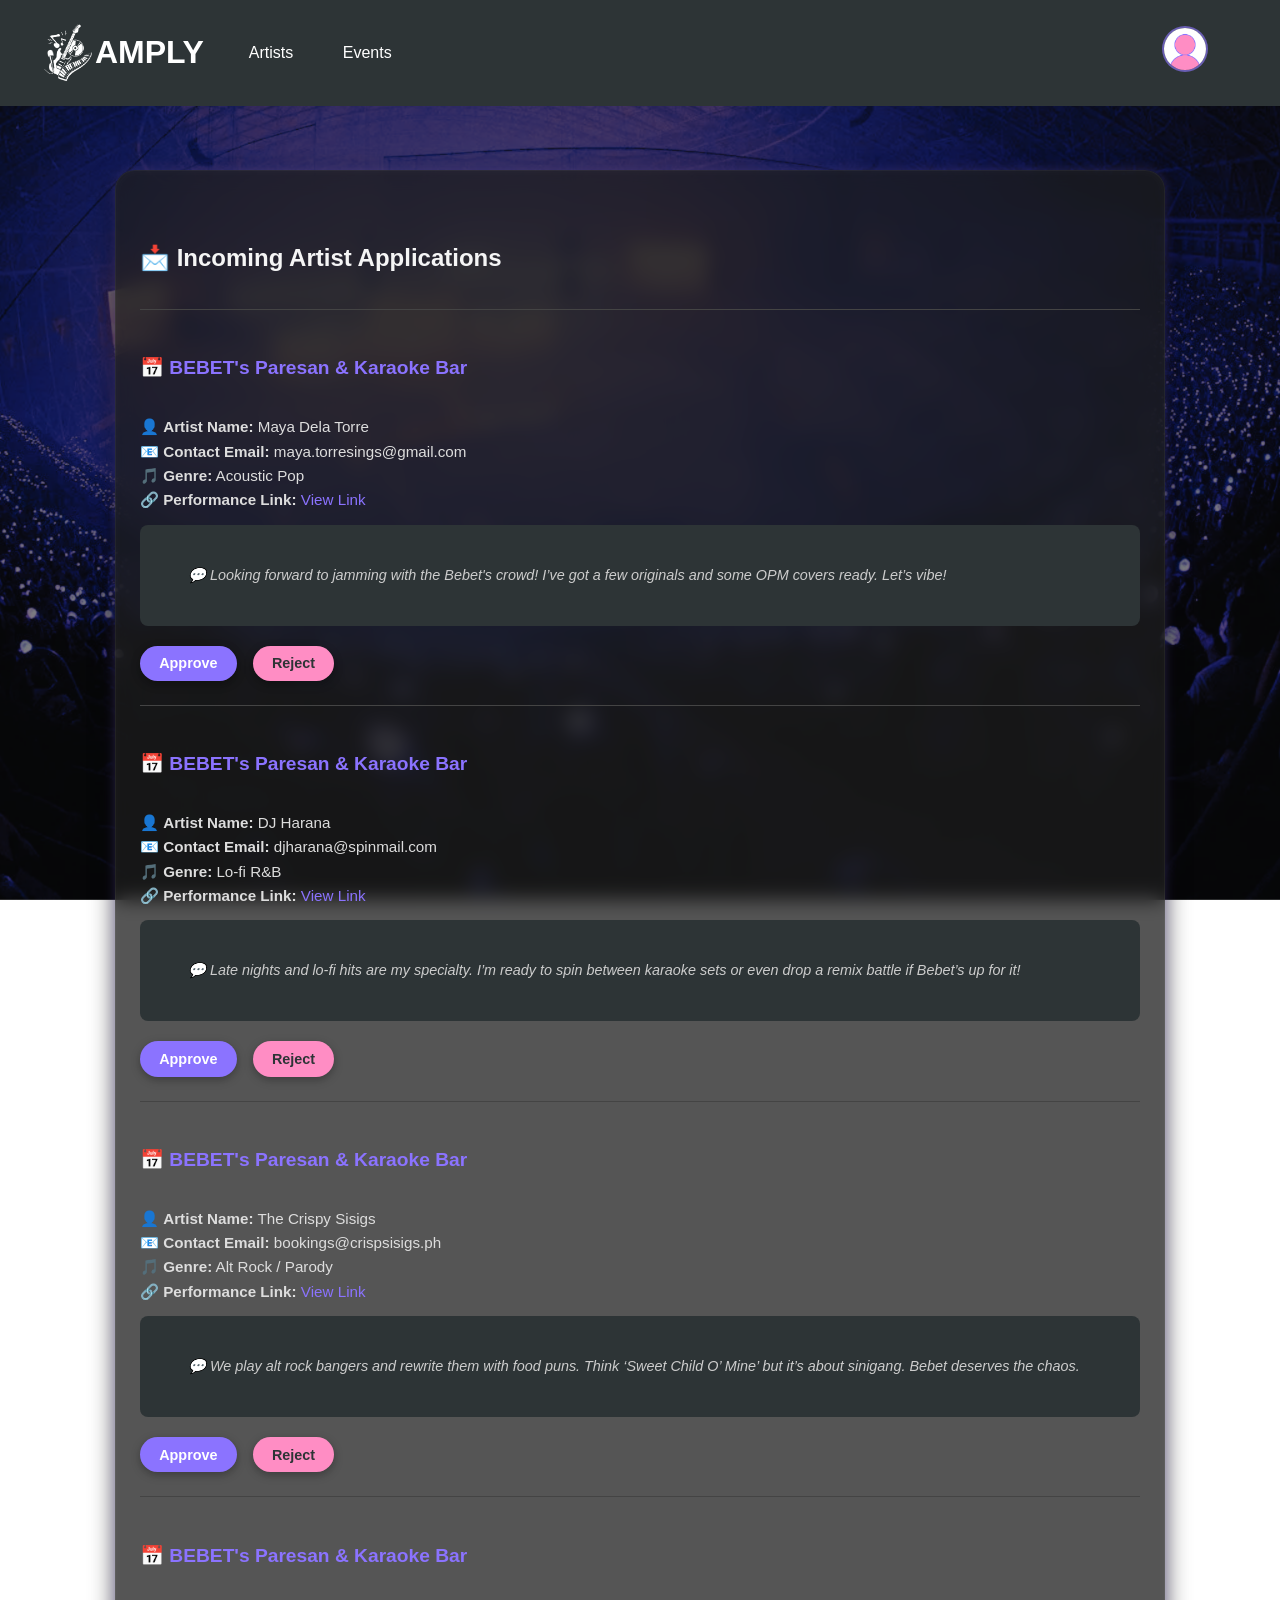
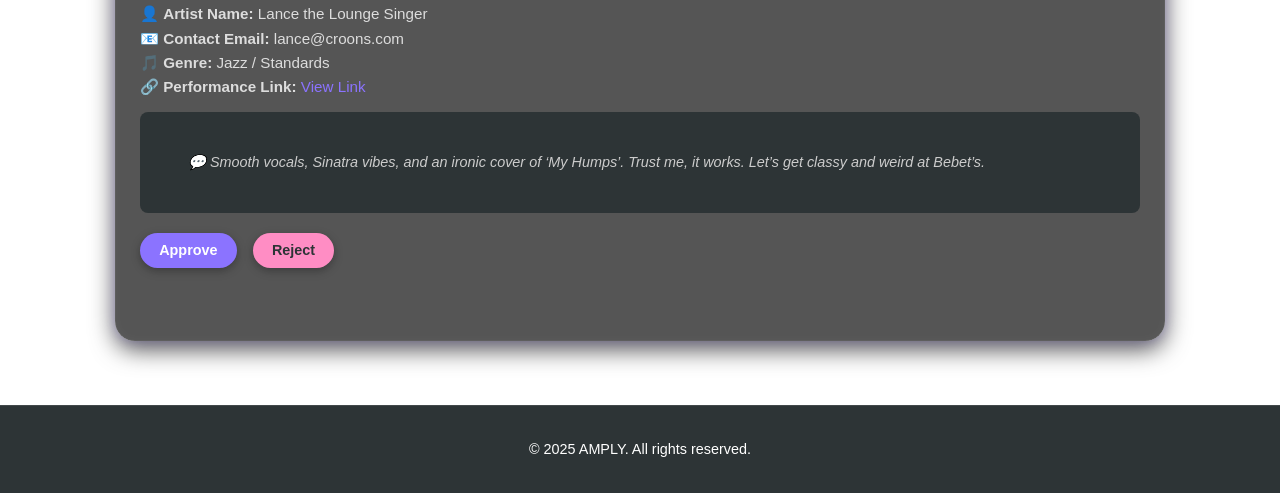
==== commit 9b3d8a9b: "final adjustments" ====
--- a/applications.html
+++ b/applications.html
@@ -5,7 +5,7 @@
   <meta name="viewport" content="width=device-width, initial-scale=1.0" />
   <title>My Event Applications | AMPLY</title>
   <link rel="stylesheet" href="style.css" />
-  <link rel="stylesheet" href="user-stuff.css" />
+  <link rel="stylesheet" href="profile.css" />
 </head>
 <body>
 
@@ -27,7 +27,7 @@
       <div class="profile-dropdown">
         <img src="assets/blank-pfp.png" alt="User Avatar" class="avatar-icon" onclick="toggleDropdown()" />
         <div id="dropdownMenu" class="dropdown-menu">
-          <a href="your-profile.html">Profile</a>
+          <a href="profile.html">Profile</a>
           <a href="applications.html">My Events</a>
           <a href="login.html">Logout</a>
         </div>
@@ -49,6 +49,6 @@
   <div class="popup-message" id="popupMessage"></div>
 
   <script src="script.js"></script>
-  <script src="user-stuff.js"></script>
+  <script src="profile.js"></script>
 </body>
 </html>
--- a/style.css
+++ b/style.css
@@ -1,5 +1,5 @@
 /*==============================
-  base -manol
+  Base
 ==============================*/
 body {
   margin: 0;
@@ -14,14 +14,16 @@
 }
 
 /*==============================
-  header ba -manol
+  Header
 ==============================*/
 header {
   background-color: #2d3436;
   color: #fff;
   position: sticky;
+  position: flex;
   top: 0;
-  z-index: 10;
+  width: 100%;
+  z-index: 1000;
   padding: 0.5em 0; 
 }
 
@@ -33,6 +35,7 @@
   padding: 0 2em;
   margin: 0 auto;
   width: 100%;
+  height: 90px;
 }
 
 .logo-container {
@@ -83,7 +86,7 @@
 }
 
 /*==============================
-  auth buttons -manol
+  Auth Buttons
 ==============================*/
 .auth-buttons {
   display: flex;
@@ -123,7 +126,7 @@
 }
 
 /*==============================
-  blank pfp -manol
+  Profile Picture
 ==============================*/
 .profile-dropdown {
   position: relative;
@@ -193,11 +196,11 @@
 }
 
 /*==============================
-  hero siksyon -manol
+  Hero Section
 ==============================*/
 .hero {
   position: relative;
-  background: url('backgrounds/main-page-background.png') center / cover no-repeat;
+  background: url('backgrounds/main-page-bg.png') center / cover no-repeat;
   display: flex;
   justify-content: center;
   align-items: center;
@@ -237,7 +240,7 @@
 }
 
 /*==============================
-  atits and ibents -manol
+  Artists and Events
 ==============================*/
 .section-artists,
 .section-events {
@@ -312,7 +315,7 @@
 }
 
 /*==============================
-  abawt & pawnders -manol
+  About Us
 ==============================*/
 .section-about {
   background-color: #242323; 
@@ -362,7 +365,7 @@
 }
 
 /*==============================
-  mga dutdutin -manol
+  Buttons
 ==============================*/
 .btn-artist,
 .btn-event {
@@ -402,7 +405,7 @@
 }
 
 /*==============================
-  phuter -manol
+  Footer
 ==============================*/
 .site-footer {
   background-color: #2d3436;
@@ -414,7 +417,7 @@
 }
 
 /*==============================
-  forda galaw ng desayn -manol
+  Animations
 ==============================*/
 @media (max-width: 900px) {
   header .container {
@@ -487,7 +490,7 @@
 }
 
 /*==============================
-Artist Cards -bea
+  Artist Cards
 ==============================*/
 .main-content {
   padding-top: 3rem;
@@ -611,7 +614,7 @@
 }
 
 /*==============================
-  ibints kard - manol
+  Event Cards
 ==============================*/
 .main-content {
   padding: 3rem 20px;
@@ -755,7 +758,7 @@
 }
 
 /*====================================
-  artists profile template - manol
+  Artist Profiles
 ====================================*/
 
 .artist-profile-page {
@@ -984,7 +987,7 @@
 }
 
 /*====================================
-event application stuff -bea
+  Event Application
 ====================================*/
 
 .event-application-page {
@@ -1058,6 +1061,7 @@
   border: 1px solid rgba(255, 255, 255, 0.15);
   border-radius: 8px;
   transition: border-color 0.3s ease, background-color 0.3s ease;
+  resize: none;
 }
 
 .application-form input:focus,
--- a/profile.css
+++ b/profile.css
@@ -0,0 +1,407 @@
+/*==============================
+  Account Profile 
+==============================*/
+.hidden {
+  display: none !important;
+}
+
+body {
+  position: relative;
+  background: url('backgrounds/main-page-bg.png') no-repeat center center fixed;
+  background-size: cover;
+  margin: 0;
+  padding: 0;
+  font-family: 'Segoe UI', Tahoma, Geneva, Verdana, sans-serif;
+  color: hsl(0, 0%, 95%);
+  overflow-x: hidden;
+}
+
+body::before {
+  content: '';
+  position: fixed;
+  top: 0;
+  left: 0;
+  width: 100%;
+  height: 100%;
+  background: rgba(0, 0, 0, 0.493);
+  z-index: -1;
+  pointer-events: none;
+}
+
+.profile-main {
+  padding: 3rem 1rem;
+  backdrop-filter: blur(6px);
+  background-color: rgba(29, 29, 29, 0.65);
+  border-radius: 16px;
+  max-width: 1000px;
+  margin: 4rem auto;
+  box-shadow: 0 8px 32px rgba(0, 0, 0, 0.6);
+}
+
+.profile-header {
+  display: flex;
+  align-items: center;
+  gap: 2.5rem;
+  margin-bottom: 2.5rem;
+  padding-bottom: 1rem;
+  border-bottom: 1px solid rgba(255, 255, 255, 0.1);
+}
+
+.profile-pic {
+  width: 130px;
+  height: 130px;
+  border-radius: 50%;
+  border: 4px solid #8b73ff;
+  object-fit: cover;
+}
+
+.profile-info h2,
+#contactInfo {
+  display: flex;
+  flex-direction: column;
+  gap: 0.75rem;
+}
+
+.profile-info input,
+#contactInfo input,
+#contactInfo textarea,
+#contactInfo select {
+  background: linear-gradient(145deg, rgba(45, 52, 54, 0.6), rgba(139, 115, 255, 0.08));
+  border: 1px solid rgba(255, 255, 255, 0.07);
+  border-radius: 12px;
+  padding: 0.65rem 1rem;
+  color: #f5f5f5;
+  font-family: 'Segoe UI', Tahoma, sans-serif;
+  font-size: 1rem;
+  width: 100%;
+  max-width: 420px;
+  backdrop-filter: blur(8px);
+  transition: all 0.3s ease;
+  box-shadow:
+    inset 0 0 4px rgba(255, 255, 255, 0.03),
+    0 0 0 rgba(0, 0, 0, 0);
+  appearance: none;
+}
+
+.profile-info input:focus,
+#contactInfo input:focus,
+#contactInfo textarea:focus,
+#contactInfo select:focus {
+  outline: none;
+  border-color: #8b73ff;
+  box-shadow:
+    0 0 10px rgba(139, 115, 255, 0.35),
+    inset 0 0 10px rgba(139, 115, 255, 0.15);
+  background-color: rgba(45, 52, 54, 0.8);
+}
+
+.profile-info input:hover,
+#contactInfo input:hover,
+#contactInfo textarea:hover,
+#contactInfo select:hover {
+  border-color: #ff8dc4;
+  box-shadow:
+    0 0 8px rgba(255, 141, 196, 0.15),
+    inset 0 0 4px rgba(255, 141, 196, 0.1);
+}
+
+.profile-info input::placeholder,
+#contactInfo input::placeholder,
+#contactInfo textarea::placeholder {
+  color: #ccc;
+  font-style: italic;
+  opacity: 0.75;
+}
+
+.role {
+  color: #ff8dc4;
+  font-weight: 600;
+  font-size: 1.1rem;
+  display: flex;
+  align-items: center;
+}
+
+#roleSelect {
+  background: linear-gradient(135deg, rgba(45, 52, 54, 0.8), rgba(139, 115, 255, 0.1));
+  border: 1px solid rgba(255, 255, 255, 0.08);
+  border-radius: 12px;
+  padding: 0.6rem 1rem;
+  color: #ff8dc4;
+  font-family: 'Segoe UI Semibold', 'Rajdhani', sans-serif;
+  font-size: 1rem;
+  backdrop-filter: blur(8px);
+  transition: all 0.3s ease;
+  max-width: 240px;
+  margin-left: 0.5rem;
+  box-shadow: inset 0 0 8px rgba(255, 141, 196, 0.08),
+              0 0 8px rgba(139, 115, 255, 0.2);
+  position: relative;
+  cursor: pointer;
+  text-shadow: 0 0 2px rgba(255, 141, 196, 0.3);
+}
+
+#roleSelect:focus {
+  outline: none;
+  border-color: #ff8dc4;
+  box-shadow:
+    0 0 10px rgba(255, 141, 196, 0.3),
+    inset 0 0 10px rgba(255, 141, 196, 0.15);
+  background-color: rgba(45, 52, 54, 0.9);
+}
+
+.location {
+  font-style: italic;
+  color: #aaa;
+}
+
+.profile-details {
+  background-color: #2d3436d1;
+  border-radius: 12px;
+  padding: 1.5rem;
+  margin-bottom: 2rem;
+  box-shadow: 0 4px 18px rgba(0, 0, 0, 0.3);
+}
+
+.info-column p {
+  margin: 0.75rem 0;
+  font-size: 0.95rem;
+  color: #eee;
+}
+
+.info-column a {
+  color: #8b73ff;
+  text-decoration: none;
+  transition: color 0.2s ease;
+}
+
+.info-column a:hover {
+  color: #ff8dc4;
+}
+
+#profileWebsite {
+  color: #ff8dc4;
+  text-decoration: none;
+  transition: color 0.2s ease;
+}
+
+#profileWebsite:hover {
+  color: #ffc6dd;
+  text-decoration: underline;
+}
+
+#profileWebsite:focus {
+  outline: none;
+}
+
+
+.profile-actions {
+  display: flex;
+  flex-wrap: wrap;
+  gap: 1rem;
+  margin-top: 1rem;
+}
+
+.action-btn,
+.logout-btn {
+  padding: 0.7rem 1.6rem;
+  border: none;
+  border-radius: 999px;
+  font-weight: 600;
+  cursor: pointer;
+  transition: all 0.3s ease;
+  background-color: #8b73ff;
+  color: #ffffff;
+  text-decoration: none;
+  display: inline-block;
+  text-align: center;
+  font-size: 0.95rem;
+  box-shadow: 0 3px 10px rgba(139, 115, 255, 0.3);
+}
+
+.action-btn:hover,
+.logout-btn:hover {
+  background-color: #ff8dc4;
+  color: #2d3436;
+  transform: translateY(-2px);
+  box-shadow: 0 6px 16px rgba(255, 141, 196, 0.4);
+}
+
+#popup {
+  position: fixed;
+  top: 1rem;
+  right: 1rem;
+  background-color: #2d3436;
+  color: #fff;
+  padding: 0.75rem 1.5rem;
+  border-radius: 12px;
+  font-weight: 600;
+  z-index: 1000;
+  display: none;
+  box-shadow: 0 0 12px rgba(139, 115, 255, 0.3), 0 0 24px rgba(255, 141, 196, 0.2);
+  transition: all 0.3s ease;
+  animation: fadeInOut 2.5s ease;
+}
+
+.logout-btn {
+  background: linear-gradient(135deg, #ff5e7e, #e84963);
+  box-shadow: 0 4px 12px rgba(255, 94, 126, 0.4);
+}
+
+.logout-btn:hover {
+  background: linear-gradient(135deg, #ffc3d8, #ffe0e8);
+  color: #2d3436;
+}
+
+@keyframes fadeInOut {
+  0% {
+    opacity: 0;
+    transform: translateY(-10px);
+  }
+  10% {
+    opacity: 1;
+    transform: translateY(0);
+  }
+  90% {
+    opacity: 1;
+    transform: translateY(0);
+  }
+  100% {
+    opacity: 0;
+    transform: translateY(-10px);
+  }
+}
+
+/*==============================
+  Event Management
+==============================*/
+.applications-container {
+  padding: 3rem 1.5rem;
+  color: #f5f5f5;
+  backdrop-filter: blur(10px);
+  background-color: rgba(29, 29, 29, 0.75);
+  border-radius: 20px;
+  max-width: 1000px;
+  margin: 4rem auto;
+  box-shadow:
+    0 0 12px rgba(139, 115, 255, 0.25),
+    0 8px 24px rgba(0, 0, 0, 0.7),
+    inset 0 0 12px rgba(255, 255, 255, 0.03);
+  border: 1px solid rgba(255, 255, 255, 0.05);
+  transition: all 0.3s ease;
+}
+
+#applications-list {
+  margin-top: 2rem;
+}
+
+.application-card {
+  border-top: 1px solid #444;
+  padding: 1.5rem 0;
+  display: flex;
+  flex-direction: column;
+  gap: 0.75rem;
+}
+
+.application-card h3 {
+  font-size: 1.2rem;
+  color: #8b73ff;
+}
+
+.application-info {
+  line-height: 1.6;
+  font-size: 0.95rem;
+  color: #ddd;
+}
+
+.application-info a {
+  color: #8b73ff;
+  text-decoration: none;
+}
+
+.application-info a:hover {
+  color: #ff8dc4;
+}
+
+.message-box {
+  background-color: #2d3436;
+  border-radius: 8px;
+  padding: 1rem;
+  font-style: italic;
+  font-size: 0.9rem;
+  color: #ccc;
+  white-space: pre-wrap;
+  word-wrap: break-word;
+}
+
+.application-actions {
+  margin-top: 0.5rem;
+  display: flex;
+  gap: 1rem;
+}
+
+.application-actions button {
+  padding: 0.6rem 1.2rem;
+  border: none;
+  border-radius: 999px;
+  font-weight: 600;
+  font-size: 0.9rem;
+  cursor: pointer;
+  transition: all 0.3s ease;
+  box-shadow: 0 3px 10px rgba(0, 0, 0, 0.3);
+}
+
+.application-actions .approve-btn {
+  background-color: #8b73ff;
+  color: white;
+}
+
+.application-actions .reject-btn {
+  background-color: #ff8dc4;
+  color: #2d3436;
+}
+
+.application-actions button:hover {
+  transform: translateY(-2px);
+}
+
+.popup-message {
+  position: fixed;
+  top: 50%;
+  left: 50%;
+  transform: translate(-50%, -50%);
+  background: linear-gradient(145deg, #2d3436, #1f2526);
+  color: #ffffff;
+  padding: 20px 32px;
+  border-radius: 12px;
+  font-family: 'Segoe UI Semibold', 'Rajdhani', sans-serif;
+  font-size: 1.1rem;
+  text-align: center;
+  z-index: 9999;
+  display: none;
+  box-shadow:
+    0 0 8px rgba(139, 115, 255, 0.5),
+    0 0 18px rgba(255, 141, 196, 0.3),
+    inset 0 0 8px rgba(255, 255, 255, 0.05);
+  border: 1px solid rgba(255, 255, 255, 0.08);
+  animation: fadeInOut 2.5s ease;
+  backdrop-filter: blur(6px);
+}
+
+@keyframes fadeInOut {
+  0% {
+    opacity: 0;
+    transform: translate(-50%, -60%) scale(0.95);
+  }
+  10% {
+    opacity: 1;
+    transform: translate(-50%, -50%) scale(1);
+  }
+  90% {
+    opacity: 1;
+    transform: translate(-50%, -50%) scale(1);
+  }
+  100% {
+    opacity: 0;
+    transform: translate(-50%, -40%) scale(0.95);
+  }
+}
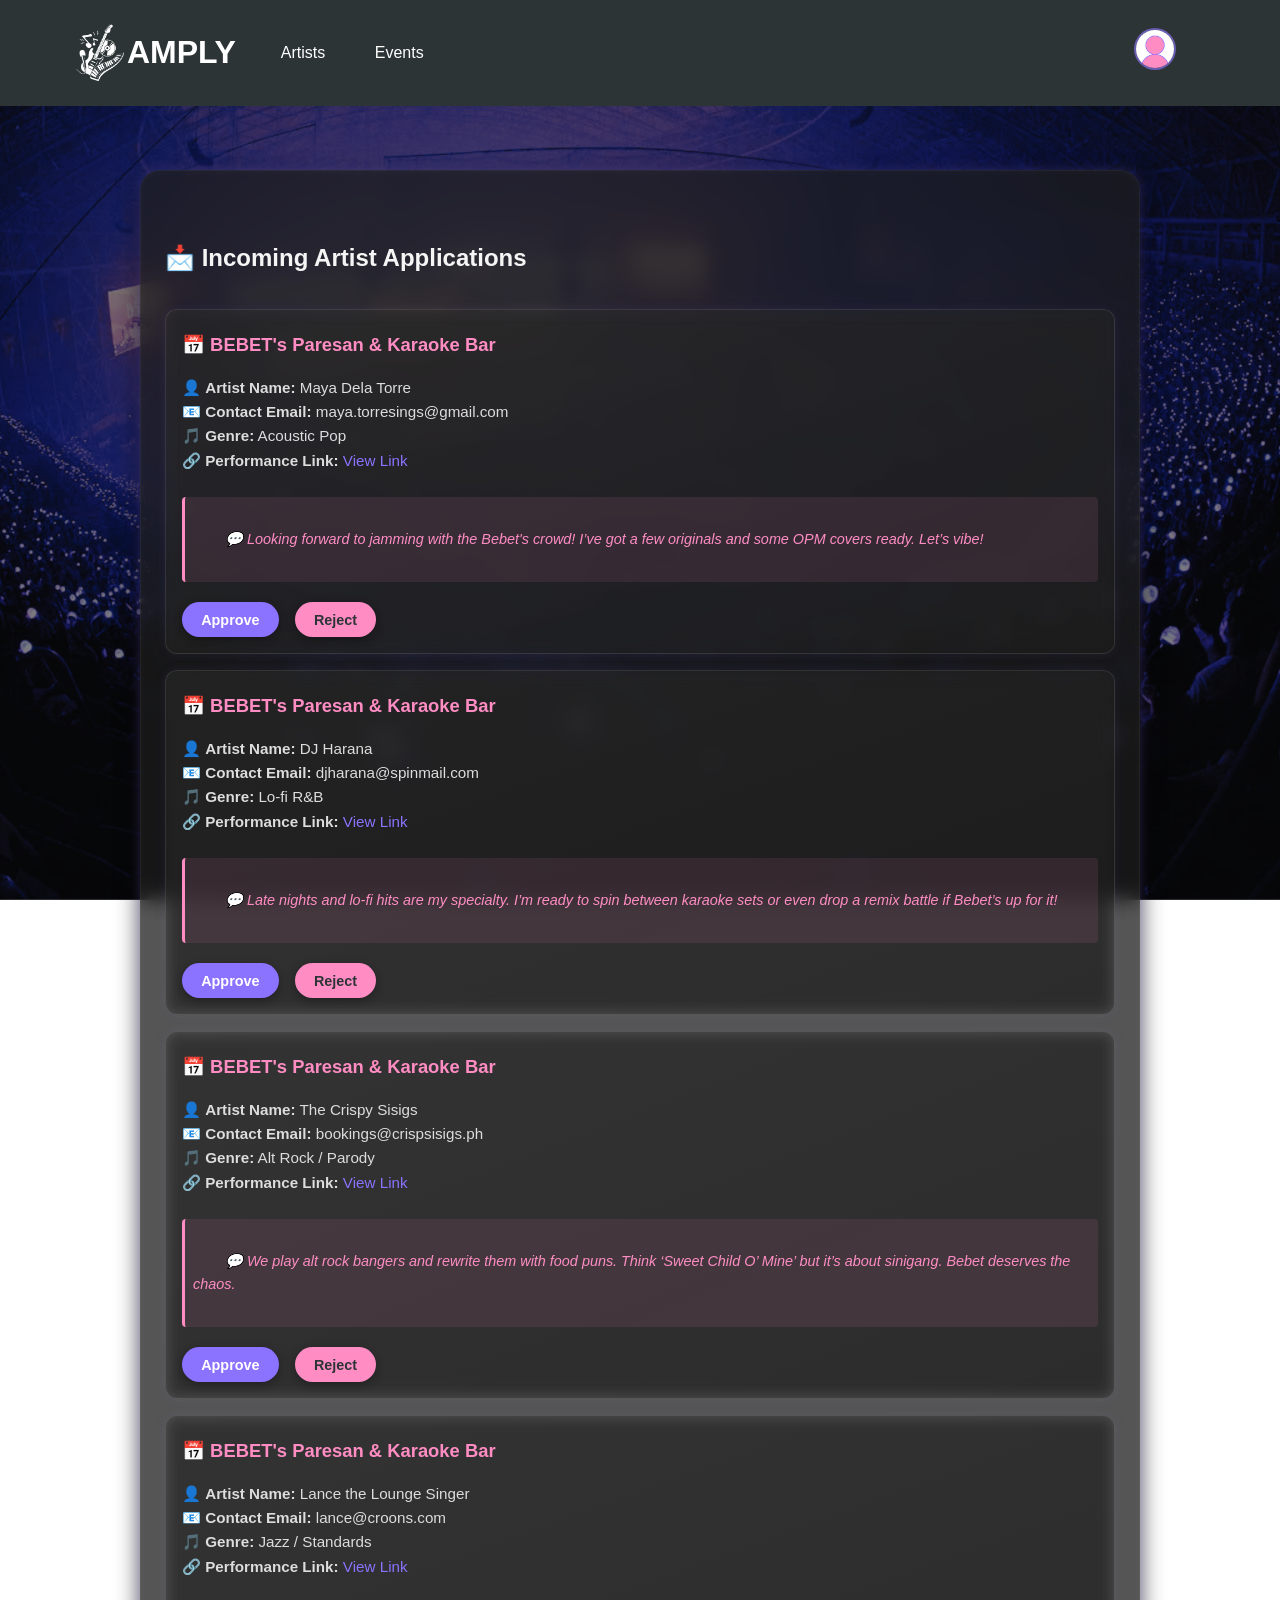
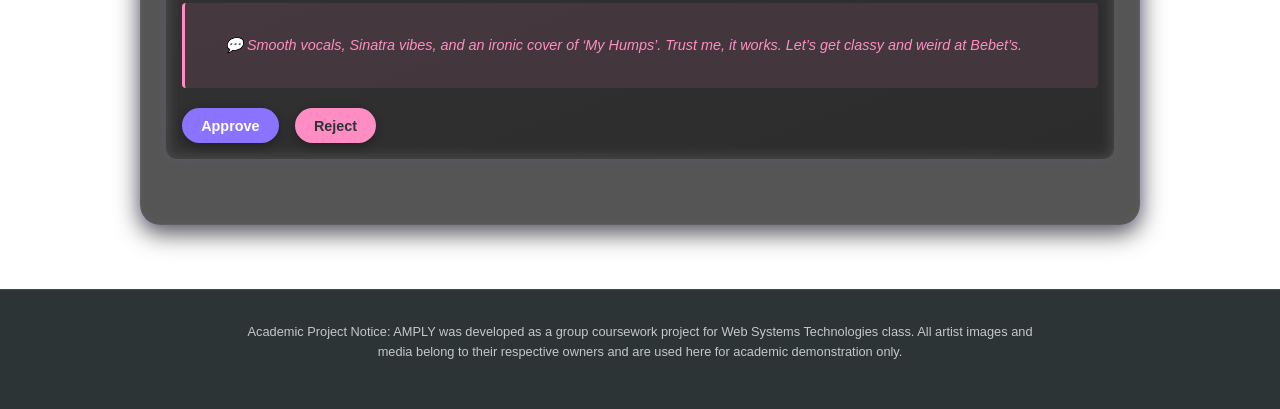
==== commit 8181db2b: "academic project notice on all html files" ====
--- a/applications.html
+++ b/applications.html
@@ -43,7 +43,7 @@
   </main>
 
   <footer class="site-footer">
-    &copy; 2025 AMPLY. All rights reserved.
+    <p class="academic-project-notice">Academic Project Notice: AMPLY was developed as a group coursework project for Web Systems Technologies class. All artist images and media belong to their respective owners and are used here for academic demonstration only.</p>
   </footer>
 
   <div class="popup-message" id="popupMessage"></div>
--- a/style.css
+++ b/style.css
@@ -20,7 +20,6 @@
   background-color: #2d3436;
   color: #fff;
   position: sticky;
-  position: flex;
   top: 0;
   width: 100%;
   z-index: 1000;
@@ -414,6 +413,14 @@
   padding: 2rem 1rem;
   font-size: 0.9rem;
   border-top: 1px solid rgba(255, 255, 255, 0.1);
+}
+
+.academic-project-notice {
+  max-width: 800px;
+  margin: 0 auto 1rem;
+  color: #c4c8ca;
+  font-size: 0.8rem;
+  line-height: 1.5;
 }
 
 /*==============================
@@ -1127,4 +1134,157 @@
     0 4px 10px rgba(0, 0, 0, 0.5),
     0 6px 16px rgba(139, 115, 255, 0.25);
   transform: translateY(-2px) scale(1.03);
+}
+
+*,
+*::before,
+*::after {
+  box-sizing: border-box;
+}
+
+img,
+video,
+iframe {
+  max-width: 100%;
+}
+
+@media (max-width: 768px) {
+  header .header-flex {
+    height: auto;
+    min-height: 76px;
+    flex-wrap: wrap;
+    gap: 0.5rem 1rem;
+    padding-block: 0.5rem;
+  }
+
+  .logo-nav-group {
+    min-width: 0;
+    gap: 0.75rem;
+  }
+
+  .section-artists,
+  .section-events {
+    min-height: 0;
+  }
+
+  .section-artists .content,
+  .section-events .content {
+    padding: clamp(1.5rem, 6vw, 3rem) clamp(1rem, 5vw, 2rem);
+  }
+
+  .section-artists .image-box,
+  .section-events .image-box {
+    width: 100%;
+    height: auto;
+    min-height: 0;
+    aspect-ratio: 16 / 9;
+    padding: 0;
+    border-radius: 0;
+  }
+
+  .section-artists .image-box img,
+  .section-events .image-box img {
+    height: 100%;
+  }
+
+  .section-about {
+    padding: clamp(3rem, 10vw, 6rem) 1rem;
+  }
+
+  .section-artists h2,
+  .section-events h2,
+  .section-about h2 {
+    font-size: clamp(1.7rem, 7vw, 2.5rem);
+  }
+
+  .section-artists p,
+  .section-events p,
+  .section-about p {
+    font-size: clamp(1rem, 3.8vw, 1.15rem);
+  }
+
+  .application-form-container {
+    width: calc(100% - 2rem);
+    margin: 1.5rem auto;
+    padding: clamp(1.25rem, 5vw, 2.75rem);
+  }
+
+  .profile-details {
+    padding: clamp(1rem, 4vw, 2rem);
+  }
+
+  .highlight-video iframe {
+    height: auto;
+    aspect-ratio: 16 / 9;
+  }
+}
+
+@media (max-width: 520px) {
+  header .header-flex {
+    align-items: flex-start;
+  }
+
+  .logo-nav-group {
+    flex: 1 1 100%;
+    justify-content: space-between;
+    gap: 0.25rem;
+  }
+
+  .logo-img {
+    height: 42px;
+  }
+
+  .logo {
+    font-size: 1.2rem;
+  }
+
+  .main-nav {
+    gap: 0;
+  }
+
+  .nav-link {
+    padding: 0.35rem 0.5rem;
+    font-size: 0.9rem;
+  }
+
+  .auth-buttons {
+    gap: 0.5rem;
+    margin-left: auto;
+  }
+
+  .auth-buttons button {
+    margin-left: 0;
+    padding: 0.5rem 0.8rem;
+  }
+
+  .profile-dropdown {
+    margin: 0 0 0 auto;
+  }
+
+  .event-grid,
+  .artist-grid {
+    grid-template-columns: minmax(0, 1fr);
+    padding: 0.75rem;
+  }
+
+  .event-section-title,
+  .artist-section-title {
+    font-size: clamp(1.5rem, 7vw, 2rem);
+  }
+
+  .artist-profile-page .profile-pfp {
+    width: clamp(120px, 35vw, 180px);
+    height: auto;
+    aspect-ratio: 1;
+  }
+
+  .artist-profile-page .profile-basic-info h2 {
+    font-size: clamp(1.5rem, 7vw, 2rem);
+    overflow-wrap: anywhere;
+  }
+
+  .artist-back-btn,
+  .back-btn {
+    margin: 1rem;
+  }
 }
--- a/profile.css
+++ b/profile.css
@@ -405,3 +405,94 @@
     transform: translate(-50%, -40%) scale(0.95);
   }
 }
+
+/*==============================
+  artists event management -manol
+==============================*/
+.app-status-grid {
+  display: flex;
+  flex-wrap: wrap;
+  gap: 2rem;
+  justify-content: space-between;
+  padding: 2rem 0;
+}
+
+.app-status-block {
+  flex: 1 1 45%;
+  min-width: 300px;
+}
+
+.application-card {
+  background: linear-gradient(to bottom right, rgba(255,255,255,0.04), rgba(255,255,255,0.01));
+  border: 1px solid rgba(255,255,255,0.1);
+  padding: 1rem;
+  margin-bottom: 1rem;
+  border-radius: 12px;
+  backdrop-filter: blur(8px);
+  box-shadow: 0 0 12px rgba(139, 115, 255, 0.08);
+  transition: all 0.3s ease;
+  font-size: 0.95rem;
+  color: #fff;
+  position: relative;
+}
+
+.application-card:hover {
+  transform: translateY(-3px) scale(1.015);
+  border-color: #8b73ff;
+  box-shadow: 0 0 16px rgba(139, 115, 255, 0.3);
+}
+
+.application-img {
+  width: 100%;
+  height: 150px;
+  object-fit: cover;
+  border-radius: 8px;
+  margin-bottom: 0.75rem;
+}
+
+.application-card h3 {
+  font-size: 1.15rem;
+  color: #ff8dc4;
+  margin: 0.25rem 0;
+}
+
+.application-card p {
+  margin: 0.25rem 0;
+  color: #ccc;
+}
+
+.message-box {
+  margin-top: 0.75rem;
+  padding: 0.5rem;
+  font-style: italic;
+  background-color: rgba(255, 141, 196, 0.1);
+  border-left: 3px solid #ff8dc4;
+  color: #ff8dc4;
+  border-radius: 4px;
+  font-size: 0.9rem;
+}
+
+@media (max-width: 640px) {
+  .profile-main,
+  .applications-container {
+    width: calc(100% - 2rem);
+    margin: 1.5rem auto;
+    padding: 1.25rem;
+  }
+
+  .profile-header {
+    align-items: flex-start;
+    flex-wrap: wrap;
+    gap: 1rem;
+  }
+
+  .app-status-block {
+    flex-basis: 100%;
+    min-width: 0;
+  }
+
+  .application-actions {
+    flex-wrap: wrap;
+    gap: 0.5rem;
+  }
+}
